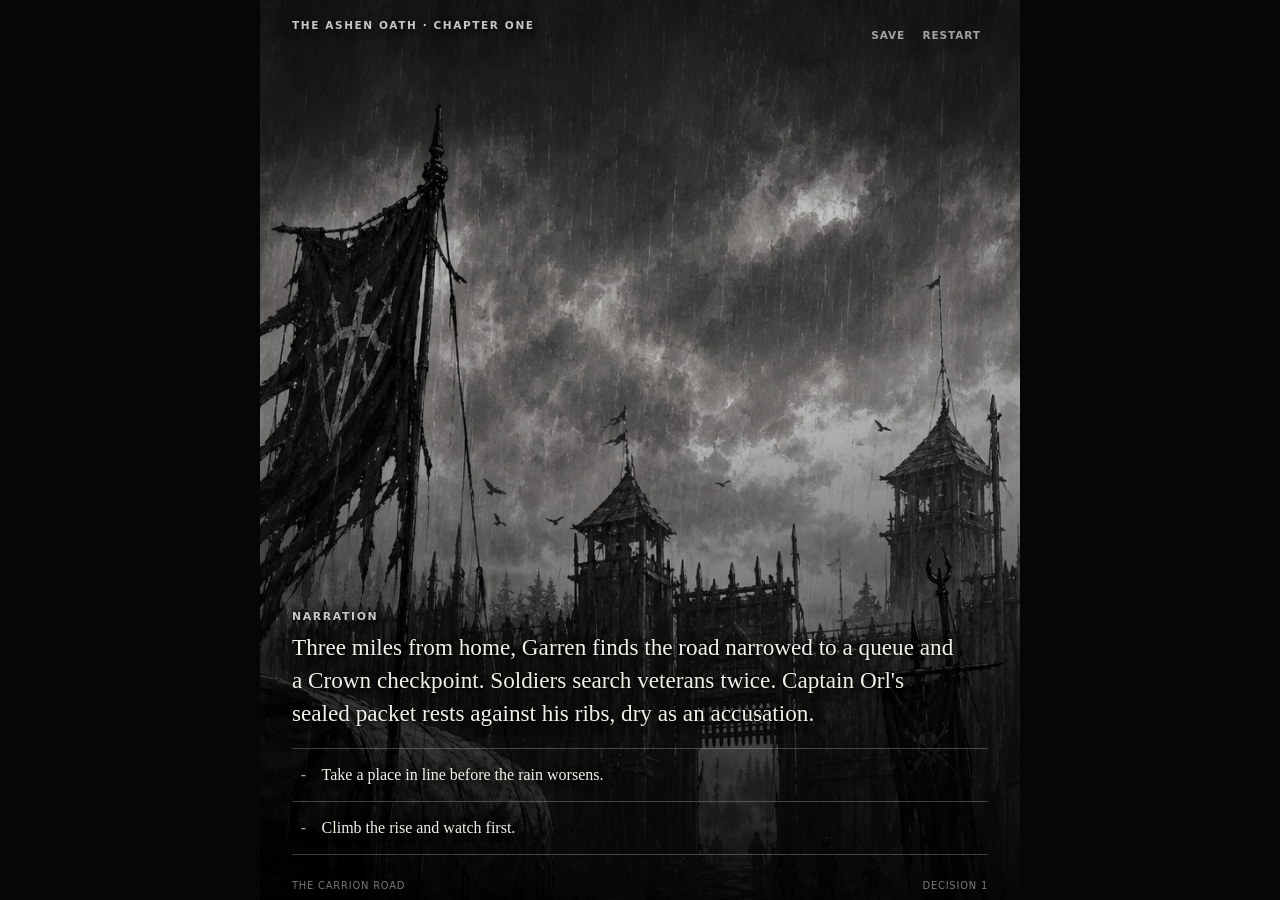
==== index.html @ 862c2a5e "Confront Garren with his interrogation past" ====
<!doctype html>
<html lang="en">
  <head>
    <meta charset="utf-8" />
    <meta name="viewport" content="width=device-width, initial-scale=1, viewport-fit=cover" />
    <meta name="theme-color" content="#11110f" />
    <title>The Ashen Oath - The Carrion Road</title>
    <link rel="stylesheet" href="web/styles.css?v=endings-15-18" />
  </head>
  <body data-story="data/chapters/chapter_01.json?v=interrogation-reckoning">
    <a class="skip-link" href="#story">Skip to story</a>
    <main id="app" class="app-shell" aria-live="polite">
      <section class="status-screen"><p>Loading the road...</p></section>
    </main>
    <script type="module" src="web/app.js?v=endings-15-18"></script>
  </body>
</html>
---- web/styles.css ----
:root {
  color-scheme: dark;
  --ink: #f3f0e8;
  --muted: #d2cdc2;
  --line: rgba(239, 236, 228, .26);
  --shadow: rgba(0, 0, 0, .82);
  font-family: Georgia, "Times New Roman", serif;
}

* { box-sizing: border-box; }
html, body { min-height: 100%; }
body { margin: 0; min-width: 320px; background: #060606; color: var(--ink); }
button { font: inherit; }

.skip-link { position: absolute; left: -999px; }
.skip-link:focus { left: 1rem; top: 1rem; z-index: 10; padding: .6rem 1rem; background: #fff; color: #111; }

.app-shell { width: min(100%, 760px); min-height: 100dvh; margin: auto; background: #0b0b0b; }

.story {
  isolation: isolate;
  position: relative;
  display: flex;
  flex-direction: column;
  min-height: 100dvh;
  overflow: hidden;
  background: #171716;
}

.story::before {
  position: absolute;
  z-index: 0;
  inset: 0;
  content: "";
  background: #171716 var(--scene-image) center top / cover no-repeat;
  animation: slow-push 22s ease-in-out infinite alternate;
}

.scene-shade {
  position: absolute;
  z-index: 1;
  inset: 0;
  background:
    linear-gradient(180deg, rgba(0, 0, 0, .56) 0%, transparent 24%, transparent 43%, rgba(0, 0, 0, .32) 59%, rgba(0, 0, 0, .93) 100%),
    linear-gradient(90deg, rgba(0, 0, 0, .28), transparent 38%, transparent 62%, rgba(0, 0, 0, .24));
}

.topbar { position: relative; z-index: 2; display: flex; align-items: flex-start; justify-content: space-between; gap: .8rem; padding: max(1rem, env(safe-area-inset-top)) 1.1rem .6rem; }
.eyebrow { margin: .18rem 0; color: rgba(255, 255, 255, .76); font: 600 .66rem/1.2 system-ui, sans-serif; letter-spacing: .15em; text-shadow: 0 2px 8px #000; text-transform: uppercase; }
.utility { display: flex; gap: .2rem; }
.utility button, .restart {
  min-height: 38px;
  padding: .4rem .45rem;
  border: 0;
  background: transparent;
  color: rgba(255,255,255,.6);
  cursor: pointer;
  font: 600 .66rem/1 system-ui, sans-serif;
  letter-spacing: .08em;
  text-transform: uppercase;
}
.utility button:hover, .utility button:focus-visible, .restart:hover, .restart:focus-visible { color: #fff; outline: 1px solid var(--line); outline-offset: 2px; }

.story-content { position: relative; z-index: 2; margin-top: auto; padding: 0 1.15rem max(1rem, env(safe-area-inset-bottom)); }
.dialogue { max-width: 42rem; margin: 0 0 1.15rem; text-shadow: 0 2px 12px #000, 0 0 2px #000; }
.speaker { margin: 0 0 .5rem; color: rgba(255,255,255,.78); font: 700 .68rem/1.2 system-ui, sans-serif; letter-spacing: .15em; text-transform: uppercase; }
.text { margin: 0; font-size: clamp(1.08rem, 4.4vw, 1.45rem); line-height: 1.42; }
.text + .text { margin-top: .62rem; }
.text.remembered { font-size: clamp(.98rem, 3.7vw, 1.12rem); line-height: 1.4; }

.choices { display: grid; border-top: 1px solid var(--line); }
.choice {
  min-height: 53px;
  padding: .82rem .55rem;
  border: 0;
  border-bottom: 1px solid var(--line);
  border-radius: 0;
  background: transparent;
  color: var(--ink);
  cursor: pointer;
  text-align: left;
  text-shadow: 0 2px 8px #000;
  transition: background .16s ease, padding-left .16s ease;
}
.choice:hover, .choice:focus-visible { padding-left: 1rem; background: rgba(255,255,255,.1); outline: none; }
.choice::before { content: "-"; display: inline-block; width: 1.3rem; color: rgba(255,255,255,.68); }
.choice:disabled { cursor: not-allowed; opacity: .45; }
.choice em { color: var(--muted); font-size: .85em; }

.footer { position: relative; z-index: 2; display: flex; justify-content: space-between; gap: 1rem; padding: .55rem 1.15rem max(.5rem, env(safe-area-inset-bottom)); color: rgba(255,255,255,.46); font: .62rem/1.2 system-ui, sans-serif; letter-spacing: .08em; text-transform: uppercase; }
.ending { margin-bottom: .4rem; padding: 1rem 0; text-align: left; text-shadow: 0 2px 12px #000; }
.ending h1 { margin: 0 0 .8rem; font-size: 1.25rem; letter-spacing: .08em; }
.ending .dialogue { margin-bottom: .8rem; }
.ending-close { margin: 0 0 1rem; color: var(--muted); line-height: 1.45; }
.ending .restart { padding: .45rem 0; color: var(--ink); text-decoration: underline; text-underline-offset: .3rem; }
.status-screen { min-height: 100dvh; display: grid; place-items: center; color: var(--muted); }

@keyframes slow-push { from { transform: scale(1); } to { transform: scale(1.04); } }

@media (min-width: 640px) {
  .story-content { padding-right: 2rem; padding-left: 2rem; }
  .topbar { padding-right: 2rem; padding-left: 2rem; }
  .footer { padding-right: 2rem; padding-left: 2rem; }
}

@media (prefers-reduced-motion: reduce) { .story::before { animation: none; } }
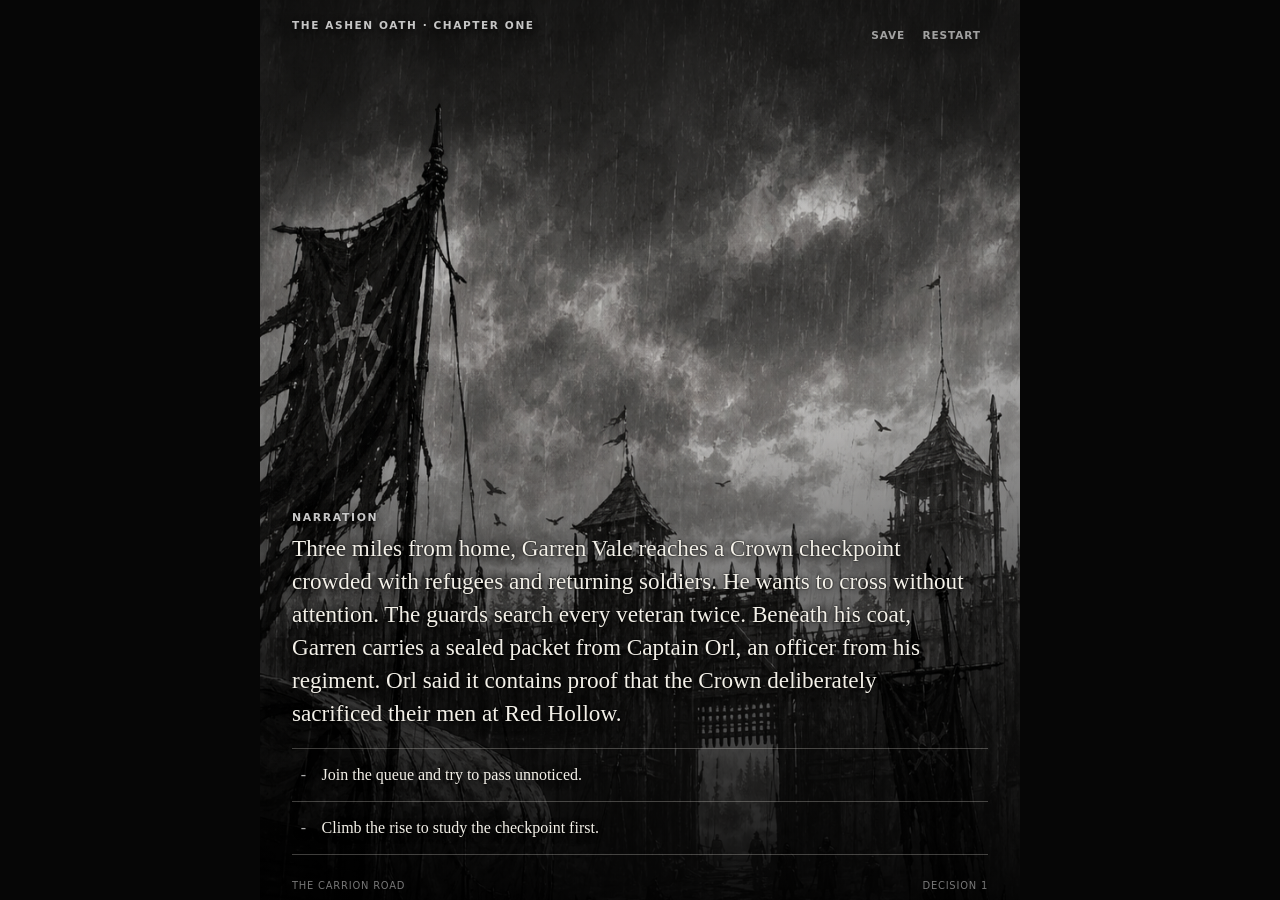
==== commit 9f2b915a: "Clarify the shared Chapter One opening" ====
--- a/index.html
+++ b/index.html
@@ -7,7 +7,7 @@
     <title>The Ashen Oath - The Carrion Road</title>
     <link rel="stylesheet" href="web/styles.css?v=endings-15-18" />
   </head>
-  <body data-story="data/chapters/chapter_01.json?v=interrogation-reckoning">
+  <body data-story="data/chapters/chapter_01.json?v=opening-clarity">
     <a class="skip-link" href="#story">Skip to story</a>
     <main id="app" class="app-shell" aria-live="polite">
       <section class="status-screen"><p>Loading the road...</p></section>
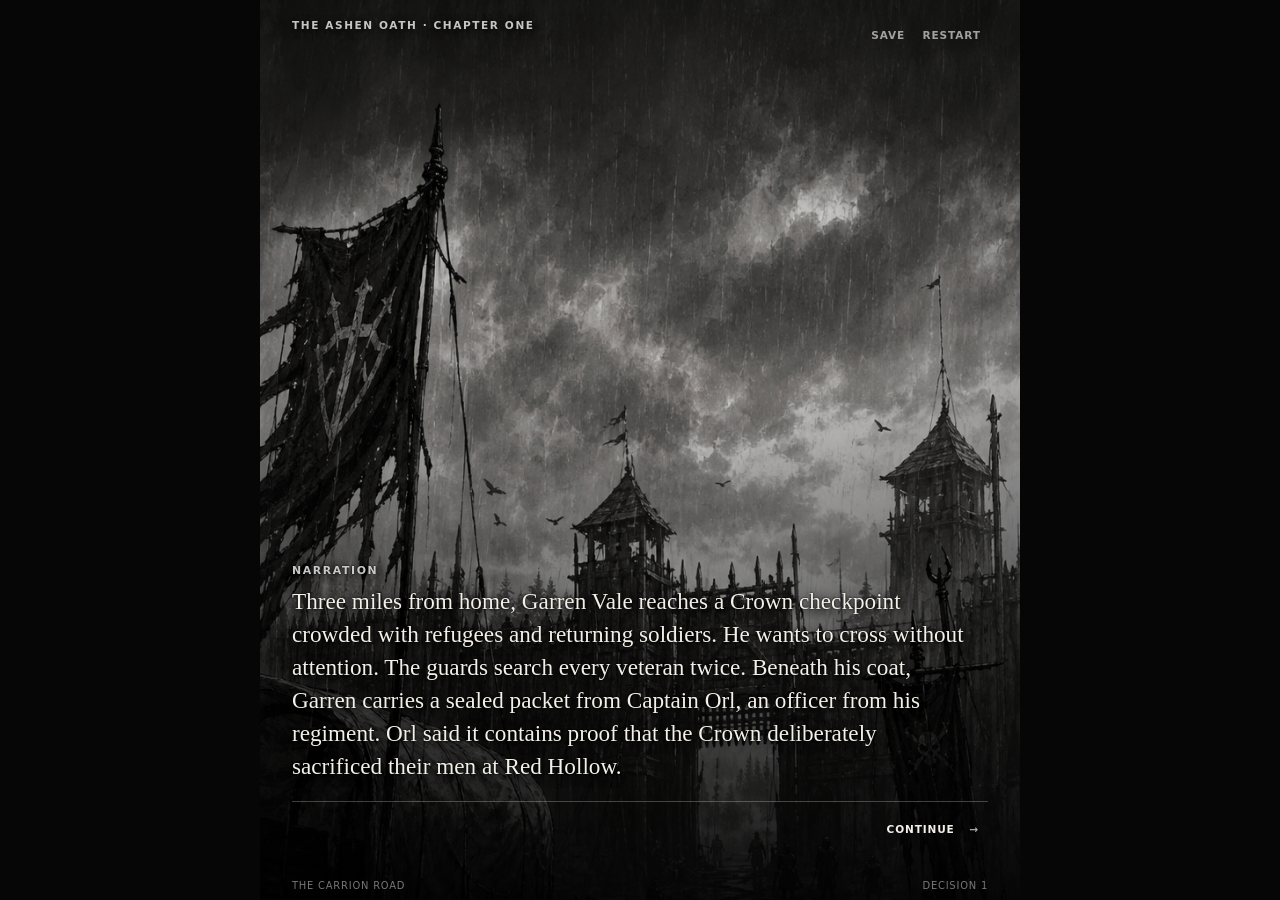
==== commit 67985310: "Add narration-first choice pacing" ====
--- a/index.html
+++ b/index.html
@@ -5,13 +5,13 @@
     <meta name="viewport" content="width=device-width, initial-scale=1, viewport-fit=cover" />
     <meta name="theme-color" content="#11110f" />
     <title>The Ashen Oath - The Carrion Road</title>
-    <link rel="stylesheet" href="web/styles.css?v=endings-15-18" />
+    <link rel="stylesheet" href="web/styles.css?v=narration-pacing" />
   </head>
-  <body data-story="data/chapters/chapter_01.json?v=opening-clarity">
+  <body data-story="data/chapters/chapter_01.json?v=sella-promise">
     <a class="skip-link" href="#story">Skip to story</a>
     <main id="app" class="app-shell" aria-live="polite">
       <section class="status-screen"><p>Loading the road...</p></section>
     </main>
-    <script type="module" src="web/app.js?v=endings-15-18"></script>
+    <script type="module" src="web/app.js?v=narration-pacing"></script>
   </body>
 </html>
--- a/web/styles.css
+++ b/web/styles.css
@@ -25,6 +25,7 @@
   min-height: 100dvh;
   overflow: hidden;
   background: #171716;
+  animation: scene-in .42s ease-out both;
 }
 
 .story::before {
@@ -48,7 +49,7 @@
 .topbar { position: relative; z-index: 2; display: flex; align-items: flex-start; justify-content: space-between; gap: .8rem; padding: max(1rem, env(safe-area-inset-top)) 1.1rem .6rem; }
 .eyebrow { margin: .18rem 0; color: rgba(255, 255, 255, .76); font: 600 .66rem/1.2 system-ui, sans-serif; letter-spacing: .15em; text-shadow: 0 2px 8px #000; text-transform: uppercase; }
 .utility { display: flex; gap: .2rem; }
-.utility button, .restart {
+.utility button, .restart, .continue {
   min-height: 38px;
   padding: .4rem .45rem;
   border: 0;
@@ -59,16 +60,30 @@
   letter-spacing: .08em;
   text-transform: uppercase;
 }
-.utility button:hover, .utility button:focus-visible, .restart:hover, .restart:focus-visible { color: #fff; outline: 1px solid var(--line); outline-offset: 2px; }
+.utility button:hover, .utility button:focus-visible, .restart:hover, .restart:focus-visible, .continue:hover, .continue:focus-visible { color: #fff; outline: 1px solid var(--line); outline-offset: 2px; }
 
-.story-content { position: relative; z-index: 2; margin-top: auto; padding: 0 1.15rem max(1rem, env(safe-area-inset-bottom)); }
+.story-content {
+  position: relative;
+  z-index: 2;
+  margin-top: auto;
+  padding: 0 1.15rem max(1rem, env(safe-area-inset-bottom));
+  animation: scene-content-in .5s cubic-bezier(.22, .72, .34, 1) both;
+}
 .dialogue { max-width: 42rem; margin: 0 0 1.15rem; text-shadow: 0 2px 12px #000, 0 0 2px #000; }
 .speaker { margin: 0 0 .5rem; color: rgba(255,255,255,.78); font: 700 .68rem/1.2 system-ui, sans-serif; letter-spacing: .15em; text-transform: uppercase; }
 .text { margin: 0; font-size: clamp(1.08rem, 4.4vw, 1.45rem); line-height: 1.42; }
 .text + .text { margin-top: .62rem; }
 .text.remembered { font-size: clamp(.98rem, 3.7vw, 1.12rem); line-height: 1.4; }
 
-.choices { display: grid; border-top: 1px solid var(--line); }
+.continue-prompt { display: flex; justify-content: flex-end; border-top: 1px solid var(--line); }
+.continue {
+  min-height: 53px;
+  padding-right: .55rem;
+  color: var(--ink);
+}
+.continue span { padding-left: .65rem; color: rgba(255,255,255,.68); }
+.continue[hidden], .choices[hidden] { display: none; }
+.choices { display: grid; border-top: 1px solid var(--line); animation: choices-in .26s ease-out both; }
 .choice {
   min-height: 53px;
   padding: .82rem .55rem;
@@ -96,6 +111,12 @@
 .status-screen { min-height: 100dvh; display: grid; place-items: center; color: var(--muted); }
 
 @keyframes slow-push { from { transform: scale(1); } to { transform: scale(1.04); } }
+@keyframes scene-in { from { opacity: .36; } to { opacity: 1; } }
+@keyframes scene-content-in {
+  from { opacity: 0; transform: translateY(.7rem); }
+  to { opacity: 1; transform: translateY(0); }
+}
+@keyframes choices-in { from { opacity: 0; } to { opacity: 1; } }
 
 @media (min-width: 640px) {
   .story-content { padding-right: 2rem; padding-left: 2rem; }
@@ -103,5 +124,11 @@
   .footer { padding-right: 2rem; padding-left: 2rem; }
 }
 
-@media (prefers-reduced-motion: reduce) { .story::before { animation: none; } }
+@media (prefers-reduced-motion: reduce) {
+  .story,
+  .story::before,
+  .story-content,
+  .choices { animation: none; }
+  .choice { transition: none; }
+}
 
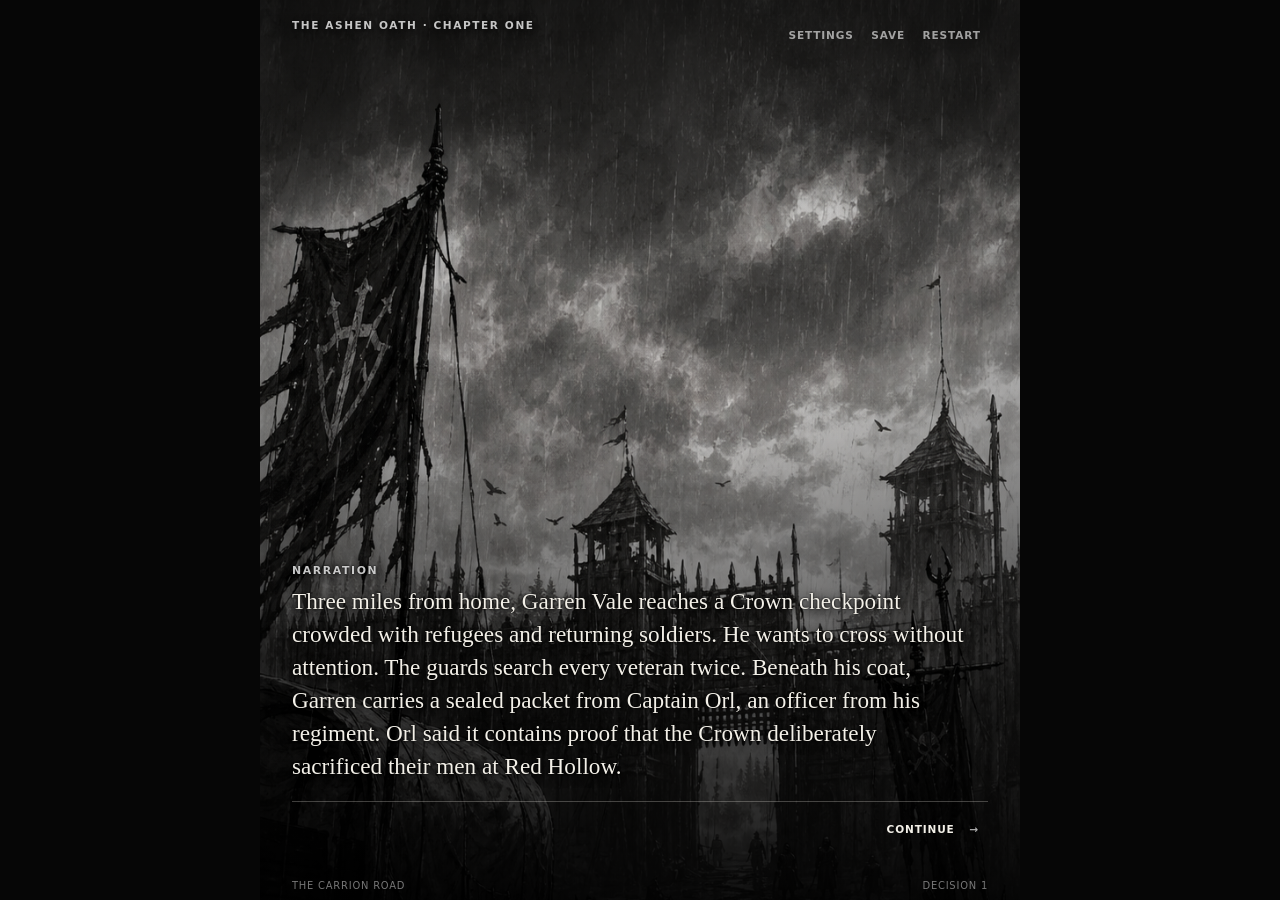
==== commit 6cd003e2: "Add persistent reader settings" ====
--- a/index.html
+++ b/index.html
@@ -5,13 +5,13 @@
     <meta name="viewport" content="width=device-width, initial-scale=1, viewport-fit=cover" />
     <meta name="theme-color" content="#11110f" />
     <title>The Ashen Oath - The Carrion Road</title>
-    <link rel="stylesheet" href="web/styles.css?v=narration-pacing" />
+    <link rel="stylesheet" href="web/styles.css?v=reader-settings" />
   </head>
   <body data-story="data/chapters/chapter_01.json?v=sella-promise">
     <a class="skip-link" href="#story">Skip to story</a>
     <main id="app" class="app-shell" aria-live="polite">
       <section class="status-screen"><p>Loading the road...</p></section>
     </main>
-    <script type="module" src="web/app.js?v=narration-pacing"></script>
+    <script type="module" src="web/app.js?v=reader-settings"></script>
   </body>
 </html>
--- a/web/styles.css
+++ b/web/styles.css
@@ -4,7 +4,22 @@
   --muted: #d2cdc2;
   --line: rgba(239, 236, 228, .26);
   --shadow: rgba(0, 0, 0, .82);
+  --story-text-size: clamp(1.08rem, 4.4vw, 1.45rem);
+  --remembered-text-size: clamp(.98rem, 3.7vw, 1.12rem);
+  --choice-text-size: 1rem;
   font-family: Georgia, "Times New Roman", serif;
+}
+
+:root[data-text-size="large"] {
+  --story-text-size: clamp(1.24rem, 5vw, 1.65rem);
+  --remembered-text-size: clamp(1.1rem, 4.3vw, 1.28rem);
+  --choice-text-size: 1.08rem;
+}
+
+:root[data-text-size="extra-large"] {
+  --story-text-size: clamp(1.4rem, 5.7vw, 1.85rem);
+  --remembered-text-size: clamp(1.22rem, 4.9vw, 1.42rem);
+  --choice-text-size: 1.16rem;
 }
 
 * { box-sizing: border-box; }
@@ -23,7 +38,8 @@
   display: flex;
   flex-direction: column;
   min-height: 100dvh;
-  overflow: hidden;
+  overflow-x: hidden;
+  overflow-y: auto;
   background: #171716;
   animation: scene-in .42s ease-out both;
 }
@@ -46,7 +62,7 @@
     linear-gradient(90deg, rgba(0, 0, 0, .28), transparent 38%, transparent 62%, rgba(0, 0, 0, .24));
 }
 
-.topbar { position: relative; z-index: 2; display: flex; align-items: flex-start; justify-content: space-between; gap: .8rem; padding: max(1rem, env(safe-area-inset-top)) 1.1rem .6rem; }
+.topbar { position: relative; z-index: 2; display: flex; flex-wrap: wrap; align-items: flex-start; justify-content: space-between; gap: .45rem .8rem; padding: max(1rem, env(safe-area-inset-top)) 1.1rem .6rem; }
 .eyebrow { margin: .18rem 0; color: rgba(255, 255, 255, .76); font: 600 .66rem/1.2 system-ui, sans-serif; letter-spacing: .15em; text-shadow: 0 2px 8px #000; text-transform: uppercase; }
 .utility { display: flex; gap: .2rem; }
 .utility button, .restart, .continue {
@@ -71,9 +87,9 @@
 }
 .dialogue { max-width: 42rem; margin: 0 0 1.15rem; text-shadow: 0 2px 12px #000, 0 0 2px #000; }
 .speaker { margin: 0 0 .5rem; color: rgba(255,255,255,.78); font: 700 .68rem/1.2 system-ui, sans-serif; letter-spacing: .15em; text-transform: uppercase; }
-.text { margin: 0; font-size: clamp(1.08rem, 4.4vw, 1.45rem); line-height: 1.42; }
+.text { margin: 0; font-size: var(--story-text-size); line-height: 1.42; }
 .text + .text { margin-top: .62rem; }
-.text.remembered { font-size: clamp(.98rem, 3.7vw, 1.12rem); line-height: 1.4; }
+.text.remembered { font-size: var(--remembered-text-size); line-height: 1.4; }
 
 .continue-prompt { display: flex; justify-content: flex-end; border-top: 1px solid var(--line); }
 .continue {
@@ -93,6 +109,7 @@
   background: transparent;
   color: var(--ink);
   cursor: pointer;
+  font-size: var(--choice-text-size);
   text-align: left;
   text-shadow: 0 2px 8px #000;
   transition: background .16s ease, padding-left .16s ease;
@@ -110,6 +127,51 @@
 .ending .restart { padding: .45rem 0; color: var(--ink); text-decoration: underline; text-underline-offset: .3rem; }
 .status-screen { min-height: 100dvh; display: grid; place-items: center; color: var(--muted); }
 
+.game-dialog {
+  width: min(calc(100% - 2rem), 29rem);
+  max-height: calc(100dvh - 2rem);
+  padding: 0;
+  border: 1px solid rgba(239, 236, 228, .34);
+  background: #11110f;
+  color: var(--ink);
+  box-shadow: 0 1.5rem 5rem rgba(0, 0, 0, .8);
+}
+.game-dialog::backdrop { background: rgba(0, 0, 0, .78); backdrop-filter: blur(3px); }
+.dialog-panel { display: grid; gap: 1.1rem; margin: 0; padding: 1.35rem; }
+.dialog-heading { display: grid; gap: .4rem; }
+.dialog-kicker { margin: 0; color: rgba(255,255,255,.58); font: 700 .64rem/1.2 system-ui, sans-serif; letter-spacing: .15em; text-transform: uppercase; }
+.dialog-heading h2 { margin: 0; font-size: 1.45rem; }
+.dialog-heading p:last-child { margin: 0; color: var(--muted); line-height: 1.45; }
+.setting-control { display: grid; gap: .45rem; font-weight: 700; }
+.setting-control select {
+  min-height: 46px;
+  padding: .55rem .7rem;
+  border: 1px solid var(--line);
+  border-radius: 0;
+  background: #1b1b18;
+  color: var(--ink);
+  font: inherit;
+}
+.setting-toggle { display: grid; grid-template-columns: auto 1fr; gap: .75rem; align-items: start; cursor: pointer; }
+.setting-toggle input { width: 1.15rem; height: 1.15rem; margin: .15rem 0 0; accent-color: #e2ddd1; }
+.setting-toggle span { display: grid; gap: .25rem; }
+.setting-toggle strong { font-size: 1rem; }
+.setting-toggle small { color: var(--muted); font-size: .88rem; line-height: 1.4; }
+.dialog-actions { display: flex; flex-wrap: wrap; justify-content: flex-end; gap: .6rem; padding-top: .3rem; }
+.dialog-action {
+  min-height: 44px;
+  padding: .65rem .85rem;
+  border: 1px solid var(--line);
+  background: transparent;
+  color: var(--ink);
+  cursor: pointer;
+  font: 700 .72rem/1 system-ui, sans-serif;
+  letter-spacing: .06em;
+  text-transform: uppercase;
+}
+.dialog-action:hover, .dialog-action:focus-visible { border-color: rgba(255,255,255,.7); background: rgba(255,255,255,.08); outline: none; }
+.dialog-action.danger { border-color: rgba(212, 170, 150, .62); }
+
 @keyframes slow-push { from { transform: scale(1); } to { transform: scale(1.04); } }
 @keyframes scene-in { from { opacity: .36; } to { opacity: 1; } }
 @keyframes scene-content-in {
@@ -132,3 +194,9 @@
   .choice { transition: none; }
 }
 
+.reduce-motion .story,
+.reduce-motion .story::before,
+.reduce-motion .story-content,
+.reduce-motion .choices { animation: none; }
+.reduce-motion .choice { transition: none; }
+
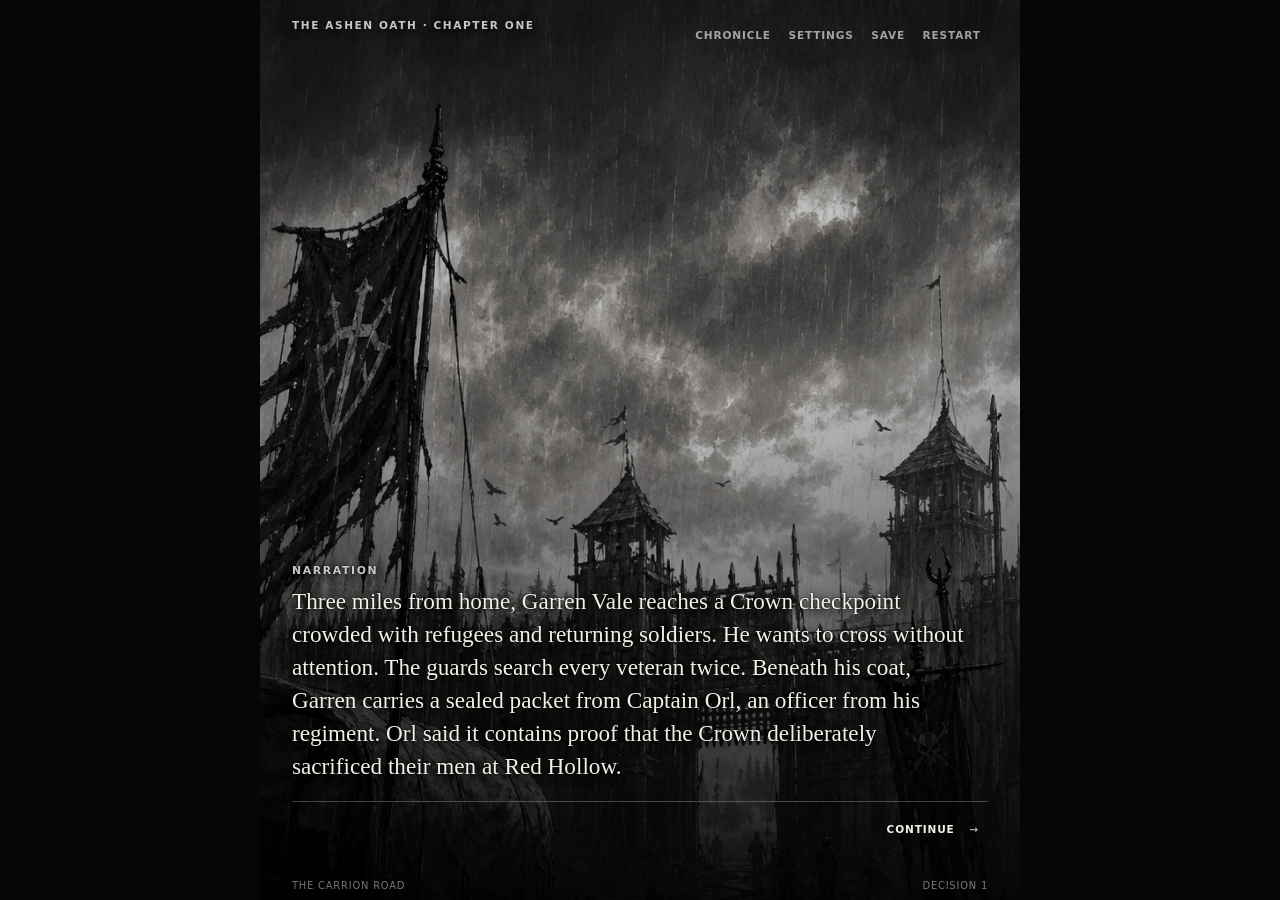
==== commit 6114d0ef: "Add route-aware player Chronicle" ====
--- a/index.html
+++ b/index.html
@@ -5,13 +5,13 @@
     <meta name="viewport" content="width=device-width, initial-scale=1, viewport-fit=cover" />
     <meta name="theme-color" content="#11110f" />
     <title>The Ashen Oath - The Carrion Road</title>
-    <link rel="stylesheet" href="web/styles.css?v=reader-settings" />
+    <link rel="stylesheet" href="web/styles.css?v=chronicle" />
   </head>
   <body data-story="data/chapters/chapter_01.json?v=sella-promise">
     <a class="skip-link" href="#story">Skip to story</a>
     <main id="app" class="app-shell" aria-live="polite">
       <section class="status-screen"><p>Loading the road...</p></section>
     </main>
-    <script type="module" src="web/app.js?v=reader-settings"></script>
+    <script type="module" src="web/app.js?v=chronicle"></script>
   </body>
 </html>
--- a/web/styles.css
+++ b/web/styles.css
@@ -171,6 +171,15 @@
 }
 .dialog-action:hover, .dialog-action:focus-visible { border-color: rgba(255,255,255,.7); background: rgba(255,255,255,.08); outline: none; }
 .dialog-action.danger { border-color: rgba(212, 170, 150, .62); }
+.chronicle-dialog .dialog-panel { max-height: calc(100dvh - 2rem); overflow-y: auto; }
+.chronicle-content { display: grid; gap: 1.15rem; }
+.chronicle-section { display: grid; gap: .65rem; padding-top: 1rem; border-top: 1px solid var(--line); }
+.chronicle-section:first-child { padding-top: 0; border-top: 0; }
+.chronicle-section h3 { margin: 0; color: rgba(255,255,255,.72); font: 700 .68rem/1.2 system-ui, sans-serif; letter-spacing: .13em; text-transform: uppercase; }
+.chronicle-section ul { display: grid; gap: .7rem; margin: 0; padding: 0; list-style: none; }
+.chronicle-section li { position: relative; padding-left: 1rem; color: var(--muted); line-height: 1.45; }
+.chronicle-section li::before { position: absolute; left: 0; content: "\2014"; color: rgba(255,255,255,.46); }
+.chronicle-empty { margin: 0; color: var(--muted); line-height: 1.45; }
 
 @keyframes slow-push { from { transform: scale(1); } to { transform: scale(1.04); } }
 @keyframes scene-in { from { opacity: .36; } to { opacity: 1; } }
